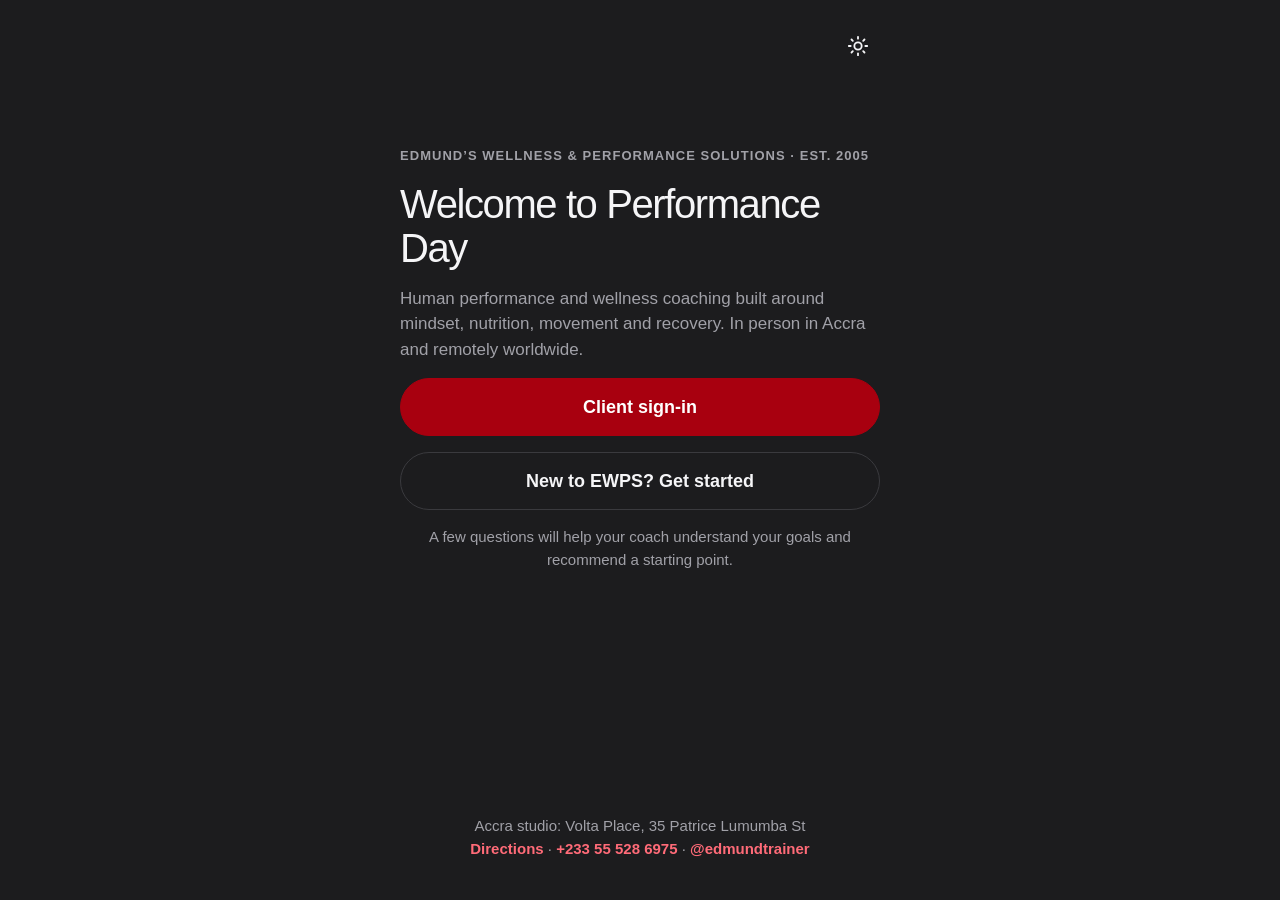
==== admin/index.html @ 83444901 "Publish the Performance Day app at /app (and /admin)" ====
<!doctype html><meta charset="utf-8"><title>EWPS admin</title><meta http-equiv="refresh" content="0; url=../app/"><link rel="canonical" href="https://edmundtrainer.com/app/"><p><a href="../app/">Open Performance Day</a></p>
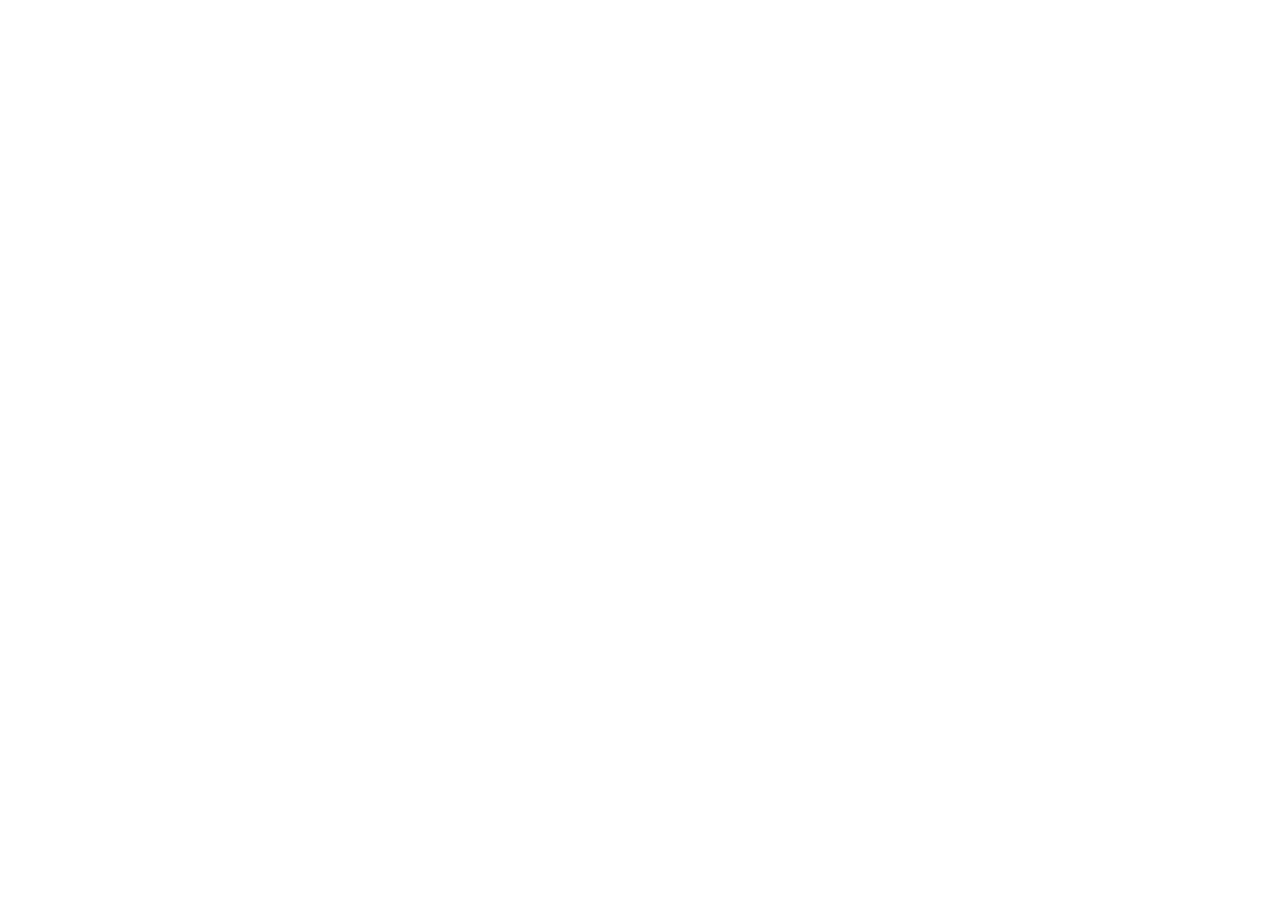
==== commit 68eaae8b: "Publish the Performance Day app at /app (and /admin)" ====
--- a/admin/index.html
+++ b/admin/index.html
@@ -1 +1 @@
-<!doctype html><meta charset="utf-8"><title>EWPS admin</title><meta http-equiv="refresh" content="0; url=../app/"><link rel="canonical" href="https://edmundtrainer.com/app/"><p><a href="../app/">Open Performance Day</a></p>
+<!doctype html><meta charset="utf-8"><title>EWPS admin</title><meta http-equiv="refresh" content="0; url=../app/#/admin"><link rel="canonical" href="https://edmundtrainer.com/app/"><p><a href="../app/#/admin">Team sign-in</a></p>
